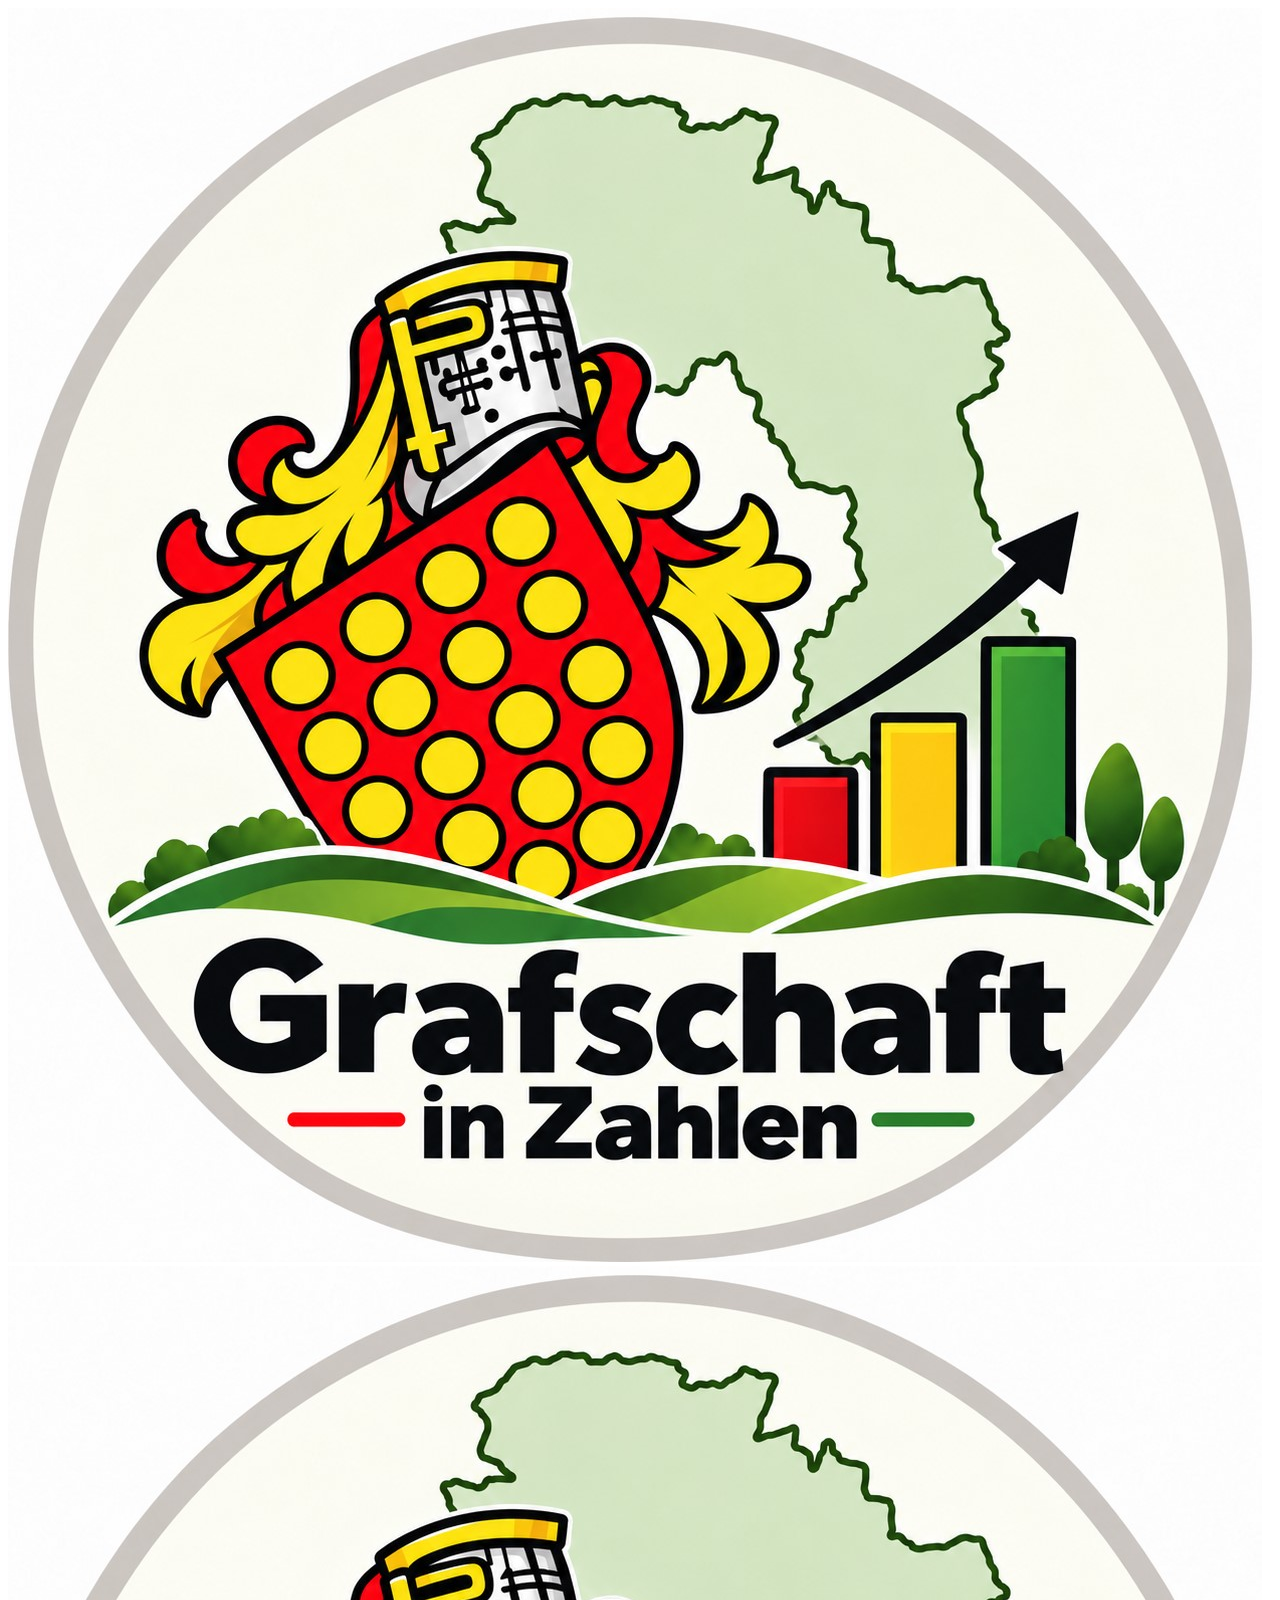
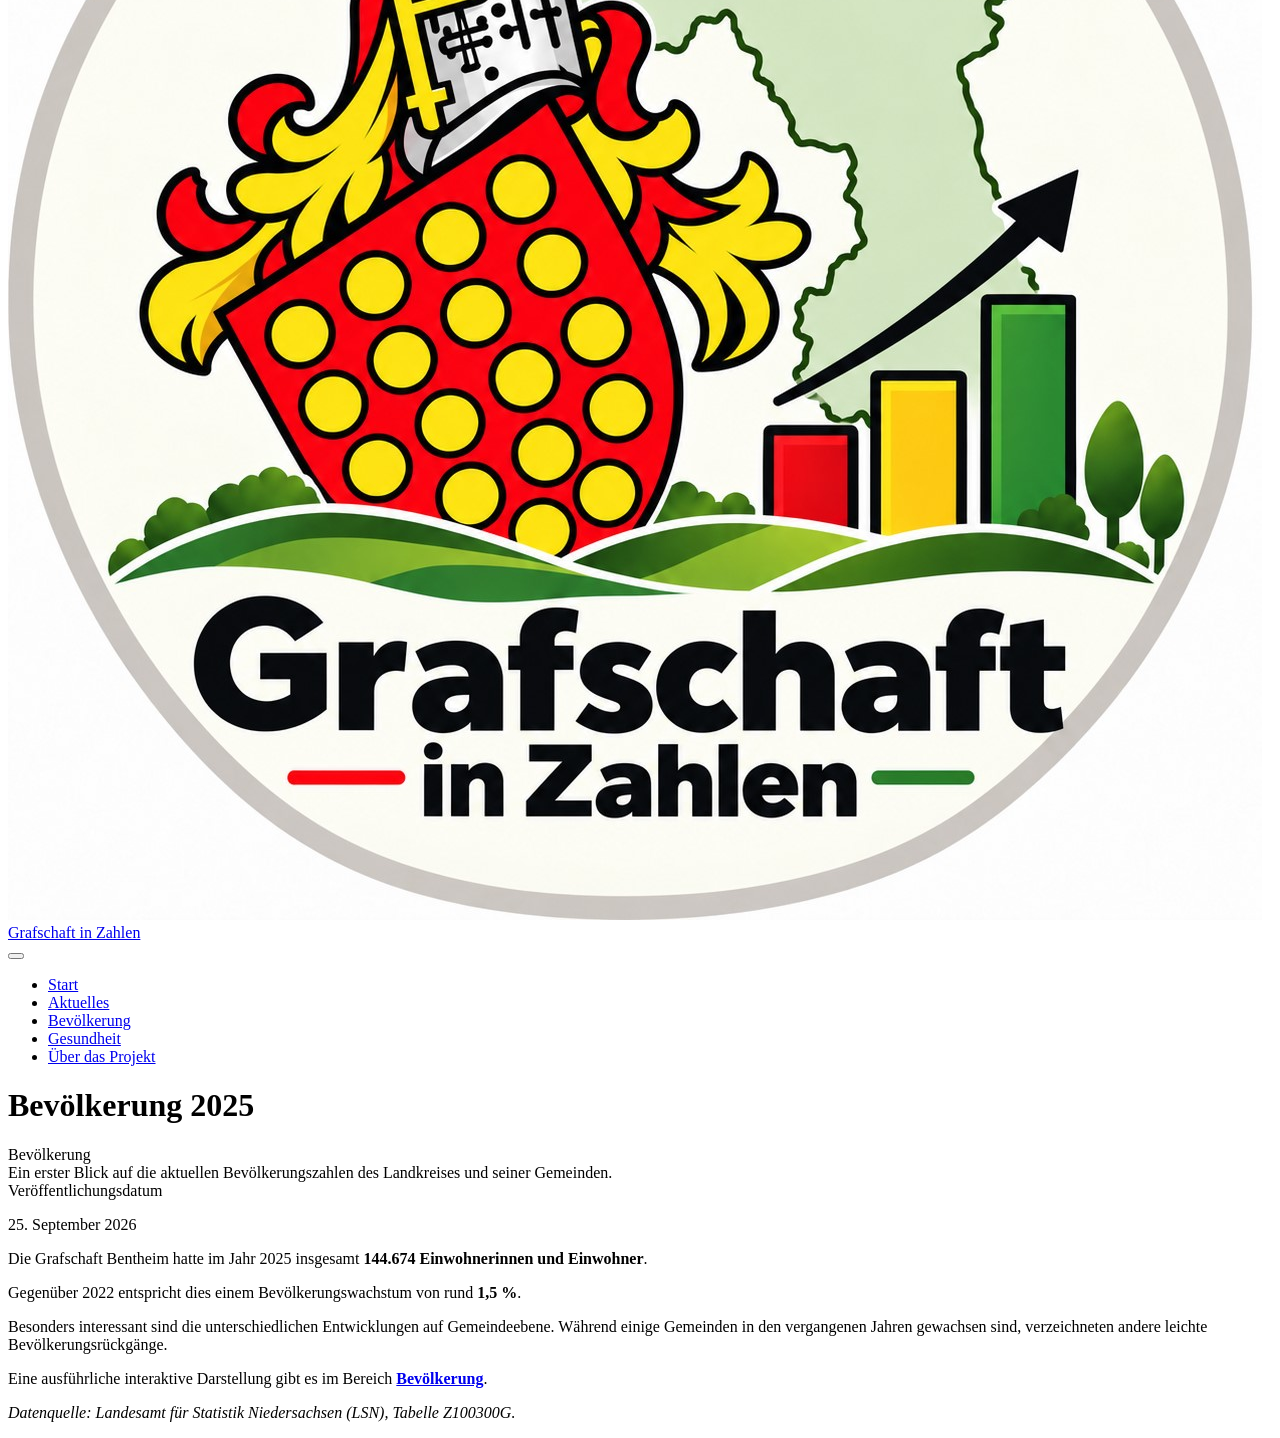
==== news/bevoelkerung-2025.html @ e3ed4048 "Built site for gh-pages" ====
<!DOCTYPE html>
<html xmlns="http://www.w3.org/1999/xhtml" lang="de" xml:lang="de"><head>

<meta charset="utf-8">
<meta name="generator" content="quarto-1.10.18">

<meta name="viewport" content="width=device-width, initial-scale=1.0, user-scalable=yes">

<meta name="description" content="Ein erster Blick auf die aktuellen Bevölkerungszahlen des Landkreises und seiner Gemeinden.">

<title>Bevölkerung 2025 – Grafschaft in Zahlen</title>
<style>
/* Default styles provided by pandoc.
** See https://pandoc.org/MANUAL.html#variables-for-html for config info.
*/
span.smallcaps{font-variant: small-caps;}
div.columns{display: flex; gap: 1.5em;}
div.column{flex: auto;}
@media screen {
div.columns{gap: min(4vw, 1.5em);}
div.column{overflow-x: auto;}
}
div.hanging-indent{margin-left: 1.5em; text-indent: -1.5em;}
ul.task-list{list-style: none;}
ul.task-list li input[type="checkbox"] {
  width: 0.8em;
  margin: 0 0.8em 0.2em -1em; /* quarto-specific, see https://github.com/quarto-dev/quarto-cli/issues/4556 */ 
  vertical-align: middle;
}
</style>


<script src="../site_libs/quarto-nav/quarto-nav.js"></script>
<script src="../site_libs/quarto-nav/headroom.min.js"></script>
<script src="../site_libs/clipboard/clipboard.min.js"></script>
<script src="../site_libs/quarto-search/autocomplete.umd.js"></script>
<script src="../site_libs/quarto-search/fuse.min.js"></script>
<script src="../site_libs/quarto-search/quarto-search.js"></script>
<meta name="quarto:offset" content="../">
<script src="../site_libs/quarto-html/quarto.js" type="module"></script>
<script src="../site_libs/quarto-html/tabsets/tabsets.js" type="module"></script>
<script src="../site_libs/quarto-html/popper.min.js"></script>
<script src="../site_libs/quarto-html/tippy.umd.min.js"></script>
<script src="../site_libs/quarto-html/anchor.min.js"></script>
<link href="../site_libs/quarto-html/tippy.css" rel="stylesheet">
<link href="../site_libs/quarto-html/quarto-syntax-highlighting-64a204ab8560d761af7679ceaba22944.css" rel="stylesheet" id="quarto-text-highlighting-styles">
<script src="../site_libs/bootstrap/bootstrap.min.js"></script>
<link href="../site_libs/bootstrap/bootstrap-icons.css" rel="stylesheet">
<link href="../site_libs/bootstrap/bootstrap-172ba59bd5e0b52282274ba0c0cc16fc.min.css" rel="stylesheet" append-hash="true" id="quarto-bootstrap" data-mode="light">
<script id="quarto-search-options" type="application/json">{
  "location": "navbar",
  "copy-button": false,
  "collapse-after": 3,
  "panel-placement": "end",
  "type": "overlay",
  "limit": 50,
  "keyboard-shortcut": [
    "f",
    "/",
    "s"
  ],
  "show-item-context": false,
  "language": {
    "search-no-results-text": "Keine Treffer",
    "search-matching-documents-text": "Treffer",
    "search-copy-link-title": "Link in die Suche kopieren",
    "search-hide-matches-text": "Zusätzliche Treffer verbergen",
    "search-more-match-text": "weitere Treffer in diesem Dokument",
    "search-more-matches-text": "weitere Treffer in diesem Dokument",
    "search-clear-button-title": "Zurücksetzen",
    "search-text-placeholder": "",
    "search-detached-cancel-button-title": "Abbrechen",
    "search-submit-button-title": "Abschicken",
    "search-label": "Suchen"
  }
}</script>


<link rel="stylesheet" href="../styles.css">
</head>

<body class="nav-fixed quarto-light">

<div id="quarto-search-results"></div>
  <header id="quarto-header" class="headroom fixed-top">
    <nav class="navbar navbar-expand-lg " data-bs-theme="dark">
      <div class="navbar-container container-fluid">
      <div class="navbar-brand-container mx-auto">
    <a href="../index.html" class="navbar-brand navbar-brand-logo">
    <img src="../images/logo.jpg" alt="" class="navbar-logo light-content">
    <img src="../images/logo.jpg" alt="" class="navbar-logo dark-content">
    </a>
    <a class="navbar-brand" href="../index.html">
    <span class="navbar-title">Grafschaft in Zahlen</span>
    </a>
  </div>
            <div id="quarto-search" class="" title="Suchen"></div>
          <button class="navbar-toggler" type="button" data-bs-toggle="collapse" data-bs-target="#navbarCollapse" aria-controls="navbarCollapse" role="menu" aria-expanded="false" aria-label="Navigation umschalten" onclick="if (window.quartoToggleHeadroom) { window.quartoToggleHeadroom(); }">
  <span class="navbar-toggler-icon"></span>
</button>
          <div class="collapse navbar-collapse" id="navbarCollapse">
            <ul class="navbar-nav navbar-nav-scroll me-auto">
  <li class="nav-item">
    <a class="nav-link" href="../index.html"> 
<span class="menu-text">Start</span></a>
  </li>  
  <li class="nav-item">
    <a class="nav-link" href="../news.html"> 
<span class="menu-text">Aktuelles</span></a>
  </li>  
  <li class="nav-item">
    <a class="nav-link" href="../bevoelkerung.html"> 
<span class="menu-text">Bevölkerung</span></a>
  </li>  
  <li class="nav-item">
    <a class="nav-link" href="../gesundheit.html"> 
<span class="menu-text">Gesundheit</span></a>
  </li>  
  <li class="nav-item">
    <a class="nav-link" href="../about.html"> 
<span class="menu-text">Über das Projekt</span></a>
  </li>  
</ul>
          </div> <!-- /navcollapse -->
            <div class="quarto-navbar-tools">
</div>
      </div> <!-- /container-fluid -->
    </nav>
</header>
<!-- content -->
<div id="quarto-content" class="quarto-container page-columns page-rows-contents page-layout-article page-navbar">
<!-- sidebar -->
<!-- margin-sidebar -->
    <div id="quarto-margin-sidebar" class="sidebar margin-sidebar zindex-bottom">
        
    </div>
<!-- main -->
<main class="content" id="quarto-document-content">

<header id="title-block-header" class="quarto-title-block default">
<div class="quarto-title">
<h1 class="title">Bevölkerung 2025</h1>
  <div class="quarto-categories">
    <div class="quarto-category">Bevölkerung</div>
  </div>
  </div>

<div>
  <div class="description">
    Ein erster Blick auf die aktuellen Bevölkerungszahlen des Landkreises und seiner Gemeinden.
  </div>
</div>


<div class="quarto-title-meta">

    
    <div>
    <div class="quarto-title-meta-heading">Veröffentlichungsdatum</div>
    <div class="quarto-title-meta-contents">
      <p class="date">25. September 2026</p>
    </div>
  </div>
  
    
  </div>
  


</header>


<p>Die Grafschaft Bentheim hatte im Jahr 2025 insgesamt <strong>144.674 Einwohnerinnen und Einwohner</strong>.</p>
<p>Gegenüber 2022 entspricht dies einem Bevölkerungswachstum von rund <strong>1,5 %</strong>.</p>
<p>Besonders interessant sind die unterschiedlichen Entwicklungen auf Gemeindeebene. Während einige Gemeinden in den vergangenen Jahren gewachsen sind, verzeichneten andere leichte Bevölkerungsrückgänge.</p>
<p>Eine ausführliche interaktive Darstellung gibt es im Bereich <a href="../bevoelkerung.html"><strong>Bevölkerung</strong></a>.</p>
<p><em>Datenquelle: Landesamt für Statistik Niedersachsen (LSN), Tabelle Z100300G.</em></p>



</main> <!-- /main -->
<script id="quarto-html-after-body" type="application/javascript">
  window.document.addEventListener("DOMContentLoaded", function (event) {
    const icon = "";
    const anchorJS = new window.AnchorJS();
    anchorJS.options = {
      placement: 'right',
      icon: icon
    };
    anchorJS.add('.anchored');
    const isCodeAnnotation = (el) => {
      for (const clz of el.classList) {
        if (clz.startsWith('code-annotation-')) {                     
          return true;
        }
      }
      return false;
    }
    const onCopySuccess = function(e) {
      // button target
      const button = e.trigger;
      // don't keep focus
      button.blur();
      // flash "checked"
      button.classList.add('code-copy-button-checked');
      var currentTitle = button.getAttribute("title");
      button.setAttribute("title", "Kopiert");
      let tooltip;
      if (window.bootstrap) {
        button.setAttribute("data-bs-toggle", "tooltip");
        button.setAttribute("data-bs-placement", "left");
        button.setAttribute("data-bs-title", "Kopiert");
        tooltip = new bootstrap.Tooltip(button, 
          { trigger: "manual", 
            customClass: "code-copy-button-tooltip",
            offset: [0, -8]});
        tooltip.show();    
      }
      setTimeout(function() {
        if (tooltip) {
          tooltip.hide();
          button.removeAttribute("data-bs-title");
          button.removeAttribute("data-bs-toggle");
          button.removeAttribute("data-bs-placement");
        }
        button.setAttribute("title", currentTitle);
        button.classList.remove('code-copy-button-checked');
      }, 1000);
      // clear code selection
      e.clearSelection();
    }
    const getTextToCopy = function(trigger) {
      const outerScaffold = trigger.parentElement.cloneNode(true);
      const codeEl = outerScaffold.querySelector('code');
      for (const childEl of codeEl.children) {
        if (isCodeAnnotation(childEl)) {
          childEl.remove();
        }
      }
      return codeEl.innerText;
    }
    const clipboard = new window.ClipboardJS('.code-copy-button:not([data-in-quarto-modal])', {
      text: getTextToCopy
    });
    clipboard.on('success', onCopySuccess);
    if (window.document.getElementById('quarto-embedded-source-code-modal')) {
      const clipboardModal = new window.ClipboardJS('.code-copy-button[data-in-quarto-modal]', {
        text: getTextToCopy,
        container: window.document.getElementById('quarto-embedded-source-code-modal')
      });
      clipboardModal.on('success', onCopySuccess);
    }
      var localhostRegex = new RegExp(/^(?:http|https):\/\/localhost\:?[0-9]*\//);
      var mailtoRegex = new RegExp(/^mailto:/);
        var filterRegex = new RegExp('/' + window.location.host + '/');
      var isInternal = (href) => {
          return filterRegex.test(href) || localhostRegex.test(href) || mailtoRegex.test(href);
      }
      // Inspect non-navigation links and adorn them if external
     var links = window.document.querySelectorAll('a[href]:not(.nav-link):not(.navbar-brand):not(.toc-action):not(.sidebar-link):not(.sidebar-item-toggle):not(.pagination-link):not(.no-external):not([aria-hidden]):not(.dropdown-item):not(.quarto-navigation-tool):not(.about-link)');
      for (var i=0; i<links.length; i++) {
        const link = links[i];
        if (!isInternal(link.href)) {
          // undo the damage that might have been done by quarto-nav.js in the case of
          // links that we want to consider external
          if (link.dataset.originalHref !== undefined) {
            link.href = link.dataset.originalHref;
          }
        }
      }
    function tippyHover(el, contentFn, onTriggerFn, onUntriggerFn) {
      const config = {
        allowHTML: true,
        maxWidth: 500,
        delay: 100,
        arrow: false,
        appendTo: function(el) {
            return el.parentElement;
        },
        interactive: true,
        interactiveBorder: 10,
        theme: 'quarto',
        placement: 'bottom-start',
      };
      if (contentFn) {
        config.content = contentFn;
      }
      if (onTriggerFn) {
        config.onTrigger = onTriggerFn;
      }
      if (onUntriggerFn) {
        config.onUntrigger = onUntriggerFn;
      }
      window.tippy(el, config); 
    }
    const noterefs = window.document.querySelectorAll('a[role="doc-noteref"]');
    for (var i=0; i<noterefs.length; i++) {
      const ref = noterefs[i];
      tippyHover(ref, function() {
        // use id or data attribute instead here
        let href = ref.getAttribute('data-footnote-href') || ref.getAttribute('href');
        try { href = new URL(href).hash; } catch {}
        const id = href.replace(/^#\/?/, "");
        const note = window.document.getElementById(id);
        if (note) {
          return note.innerHTML;
        } else {
          return "";
        }
      });
    }
    const xrefs = window.document.querySelectorAll('a.quarto-xref');
    const processXRef = (id, note) => {
      // Strip column container classes
      const stripColumnClz = (el) => {
        el.classList.remove("page-full", "page-columns");
        if (el.children) {
          for (const child of el.children) {
            stripColumnClz(child);
          }
        }
      }
      stripColumnClz(note)
      if (id === null || id.startsWith('sec-')) {
        // Special case sections, only their first couple elements
        const container = document.createElement("div");
        if (note.children && note.children.length > 2) {
          container.appendChild(note.children[0].cloneNode(true));
          for (let i = 1; i < note.children.length; i++) {
            const child = note.children[i];
            if (child.tagName === "P" && child.innerText === "") {
              continue;
            } else {
              container.appendChild(child.cloneNode(true));
              break;
            }
          }
          if (window.Quarto?.typesetMath) {
            window.Quarto.typesetMath(container);
          }
          return container.innerHTML
        } else {
          if (window.Quarto?.typesetMath) {
            window.Quarto.typesetMath(note);
          }
          return note.innerHTML;
        }
      } else {
        // Remove any anchor links if they are present
        const anchorLink = note.querySelector('a.anchorjs-link');
        if (anchorLink) {
          anchorLink.remove();
        }
        if (window.Quarto?.typesetMath) {
          window.Quarto.typesetMath(note);
        }
        if (note.classList.contains("callout")) {
          return note.outerHTML;
        } else {
          return note.innerHTML;
        }
      }
    }
    for (var i=0; i<xrefs.length; i++) {
      const xref = xrefs[i];
      tippyHover(xref, undefined, function(instance) {
        instance.disable();
        let url = xref.getAttribute('href');
        let hash = undefined; 
        if (url.startsWith('#')) {
          hash = url;
        } else {
          try { hash = new URL(url).hash; } catch {}
        }
        if (hash) {
          const id = hash.replace(/^#\/?/, "");
          const note = window.document.getElementById(id);
          if (note !== null) {
            try {
              const html = processXRef(id, note.cloneNode(true));
              instance.setContent(html);
            } finally {
              instance.enable();
              instance.show();
            }
          } else {
            // See if we can fetch this
            fetch(url.split('#')[0])
            .then(res => res.text())
            .then(html => {
              const parser = new DOMParser();
              const htmlDoc = parser.parseFromString(html, "text/html");
              const note = htmlDoc.getElementById(id);
              if (note !== null) {
                const html = processXRef(id, note);
                instance.setContent(html);
              } 
            }).finally(() => {
              instance.enable();
              instance.show();
            });
          }
        } else {
          // See if we can fetch a full url (with no hash to target)
          // This is a special case and we should probably do some content thinning / targeting
          fetch(url)
          .then(res => res.text())
          .then(html => {
            const parser = new DOMParser();
            const htmlDoc = parser.parseFromString(html, "text/html");
            const note = htmlDoc.querySelector('main.content');
            if (note !== null) {
              // This should only happen for chapter cross references
              // (since there is no id in the URL)
              // remove the first header
              if (note.children.length > 0 && note.children[0].tagName === "HEADER") {
                note.children[0].remove();
              }
              const html = processXRef(null, note);
              instance.setContent(html);
            } 
          }).finally(() => {
            instance.enable();
            instance.show();
          });
        }
      }, function(instance) {
      });
    }
        let selectedAnnoteEl;
        const selectorForAnnotation = ( cell, annotation) => {
          let cellAttr = 'data-code-cell="' + cell + '"';
          let lineAttr = 'data-code-annotation="' +  annotation + '"';
          const selector = 'span[' + cellAttr + '][' + lineAttr + ']';
          return selector;
        }
        const selectCodeLines = (annoteEl) => {
          const doc = window.document;
          const targetCell = annoteEl.getAttribute("data-target-cell");
          const targetAnnotation = annoteEl.getAttribute("data-target-annotation");
          const annoteSpan = window.document.querySelector(selectorForAnnotation(targetCell, targetAnnotation));
          const lines = annoteSpan.getAttribute("data-code-lines").split(",");
          const lineIds = lines.map((line) => {
            return targetCell + "-" + line;
          })
          let top = null;
          let height = null;
          let parent = null;
          if (lineIds.length > 0) {
              //compute the position of the single el (top and bottom and make a div)
              const el = window.document.getElementById(lineIds[0]);
              top = el.offsetTop;
              height = el.offsetHeight;
              parent = el.parentElement.parentElement;
            if (lineIds.length > 1) {
              const lastEl = window.document.getElementById(lineIds[lineIds.length - 1]);
              const bottom = lastEl.offsetTop + lastEl.offsetHeight;
              height = bottom - top;
            }
            if (top !== null && height !== null && parent !== null) {
              // cook up a div (if necessary) and position it 
              let div = window.document.getElementById("code-annotation-line-highlight");
              if (div === null) {
                div = window.document.createElement("div");
                div.setAttribute("id", "code-annotation-line-highlight");
                div.style.position = 'absolute';
                parent.appendChild(div);
              }
              div.style.top = top - 2 + "px";
              div.style.height = height + 4 + "px";
              div.style.left = 0;
              let gutterDiv = window.document.getElementById("code-annotation-line-highlight-gutter");
              if (gutterDiv === null) {
                gutterDiv = window.document.createElement("div");
                gutterDiv.setAttribute("id", "code-annotation-line-highlight-gutter");
                gutterDiv.style.position = 'absolute';
                const codeCell = window.document.getElementById(targetCell);
                const gutter = codeCell.querySelector('.code-annotation-gutter');
                gutter.appendChild(gutterDiv);
              }
              gutterDiv.style.top = top - 2 + "px";
              gutterDiv.style.height = height + 4 + "px";
            }
            selectedAnnoteEl = annoteEl;
          }
        };
        const unselectCodeLines = () => {
          const elementsIds = ["code-annotation-line-highlight", "code-annotation-line-highlight-gutter"];
          elementsIds.forEach((elId) => {
            const div = window.document.getElementById(elId);
            if (div) {
              div.remove();
            }
          });
          selectedAnnoteEl = undefined;
        };
          // Handle positioning of the toggle
      window.addEventListener(
        "resize",
        throttle(() => {
          elRect = undefined;
          if (selectedAnnoteEl) {
            selectCodeLines(selectedAnnoteEl);
          }
        }, 10)
      );
      function throttle(fn, ms) {
      let throttle = false;
      let timer;
        return (...args) => {
          if(!throttle) { // first call gets through
              fn.apply(this, args);
              throttle = true;
          } else { // all the others get throttled
              if(timer) clearTimeout(timer); // cancel #2
              timer = setTimeout(() => {
                fn.apply(this, args);
                timer = throttle = false;
              }, ms);
          }
        };
      }
        // Attach click handler to the DT
        const annoteDls = window.document.querySelectorAll('dt[data-target-cell]');
        for (const annoteDlNode of annoteDls) {
          annoteDlNode.addEventListener('click', (event) => {
            const clickedEl = event.target;
            if (clickedEl !== selectedAnnoteEl) {
              unselectCodeLines();
              const activeEl = window.document.querySelector('dt[data-target-cell].code-annotation-active');
              if (activeEl) {
                activeEl.classList.remove('code-annotation-active');
              }
              selectCodeLines(clickedEl);
              clickedEl.classList.add('code-annotation-active');
            } else {
              // Unselect the line
              unselectCodeLines();
              clickedEl.classList.remove('code-annotation-active');
            }
          });
        }
    const findCites = (el) => {
      const parentEl = el.parentElement;
      if (parentEl) {
        const cites = parentEl.dataset.cites;
        if (cites) {
          return {
            el,
            cites: cites.split(' ')
          };
        } else {
          return findCites(el.parentElement)
        }
      } else {
        return undefined;
      }
    };
    var bibliorefs = window.document.querySelectorAll('a[role="doc-biblioref"]');
    for (var i=0; i<bibliorefs.length; i++) {
      const ref = bibliorefs[i];
      const citeInfo = findCites(ref);
      if (citeInfo) {
        tippyHover(citeInfo.el, function() {
          var popup = window.document.createElement('div');
          citeInfo.cites.forEach(function(cite) {
            var citeDiv = window.document.createElement('div');
            citeDiv.classList.add('hanging-indent');
            citeDiv.classList.add('csl-entry');
            var biblioDiv = window.document.getElementById('ref-' + cite);
            if (biblioDiv) {
              citeDiv.innerHTML = biblioDiv.innerHTML;
            }
            popup.appendChild(citeDiv);
          });
          return popup.innerHTML;
        });
      }
    }
  });
  </script>
</div> <!-- /content -->




</body></html>
---- styles.css ----
/* css styles */
/* ---------------------------------------------
   Startseite – Grafschaft in Zahlen
---------------------------------------------- */

.hero-giz {
  display: flex;
  align-items: center;
  gap: 3rem;
  max-width: 1100px;
  margin: 1.5rem auto 3rem auto;
  padding: 2rem 0;
}

.hero-logo {
  flex: 0 0 260px;
  text-align: center;
}

.hero-logo img {
  max-width: 230px;
  border-radius: 50%;
}

.hero-text {
  flex: 1;
}

.hero-text h1 {
  font-size: 2.8rem;
  font-weight: 800;
  margin-bottom: 0.3rem;
}

.hero-text h2 {
  font-size: 1.5rem;
  font-weight: 600;
  color: #2E6B3E;
  margin-top: 0;
}

@media (max-width: 768px) {

  .hero-giz {
    flex-direction: column;
    text-align: center;
    gap: 1rem;
  }

  .hero-logo {
    flex: none;
  }

  .hero-logo img {
    max-width: 180px;
  }

  .hero-text h1 {
    font-size: 2.2rem;
  }
}
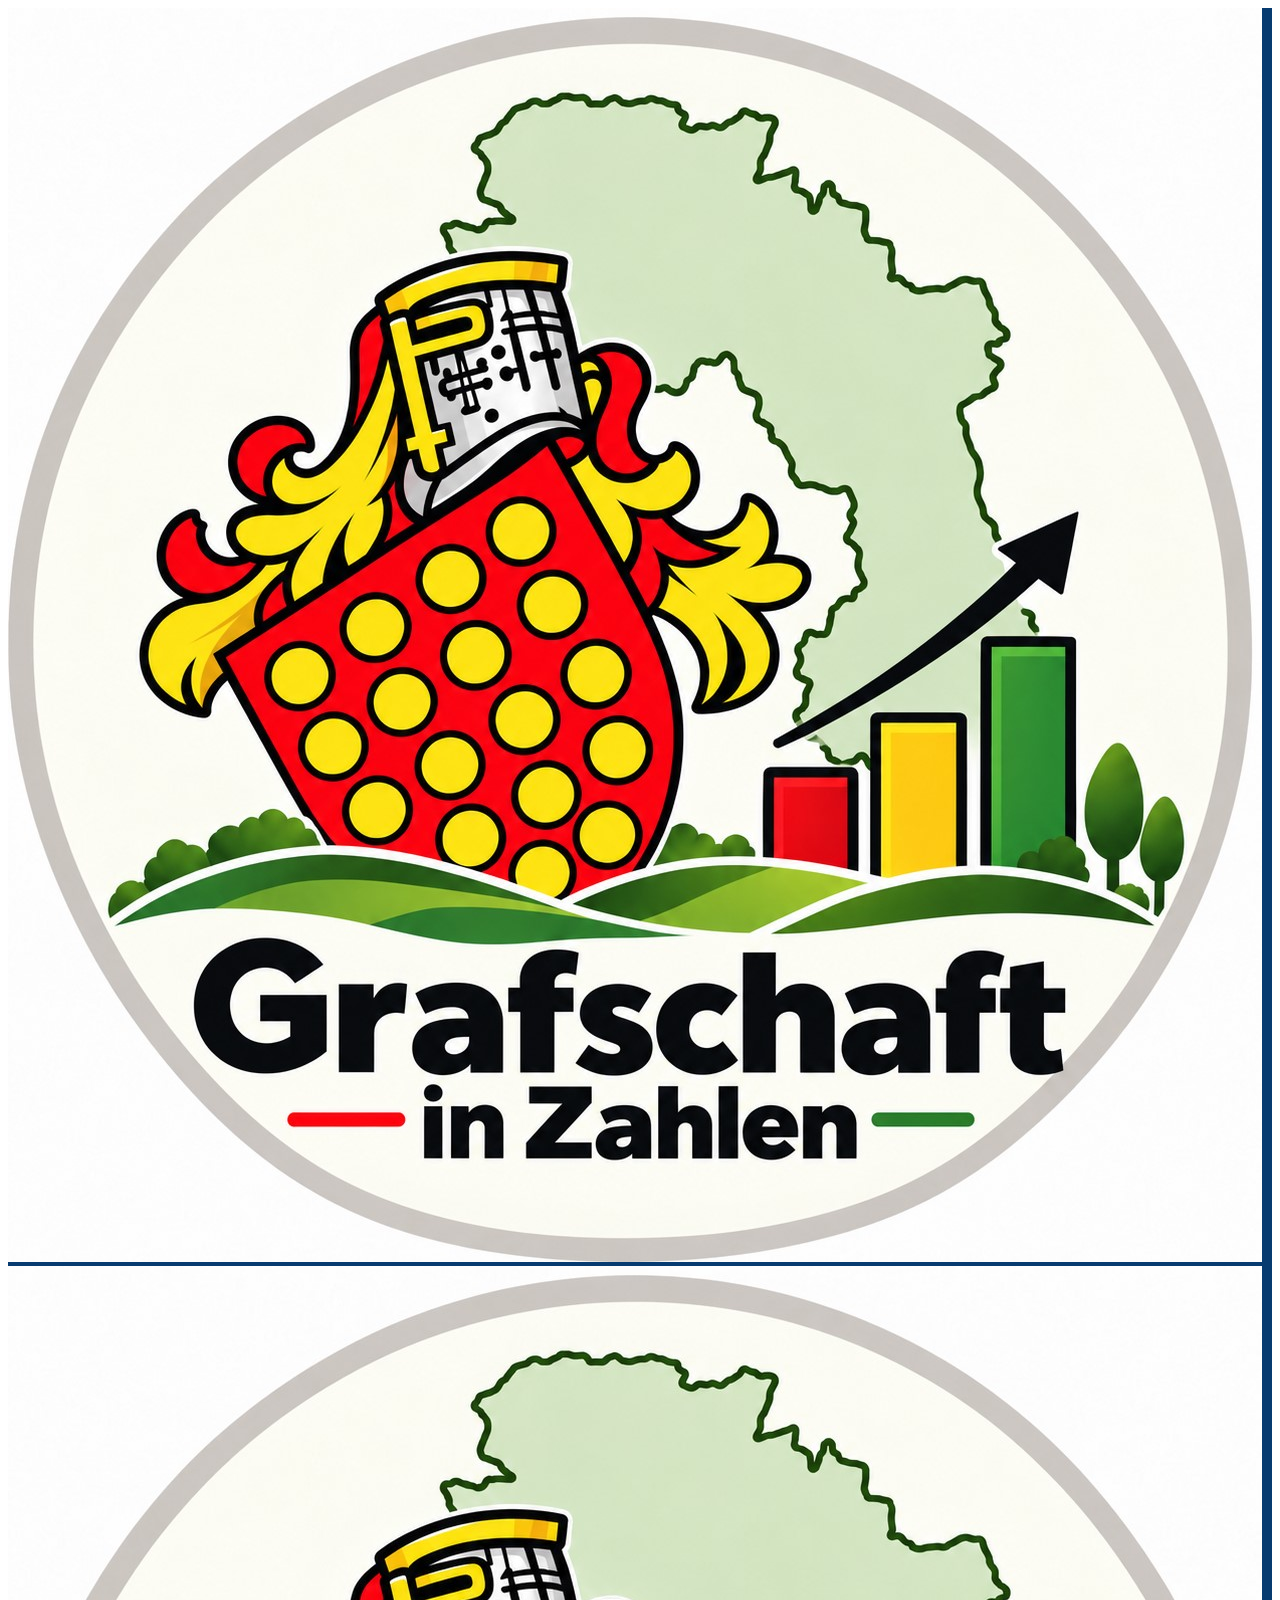
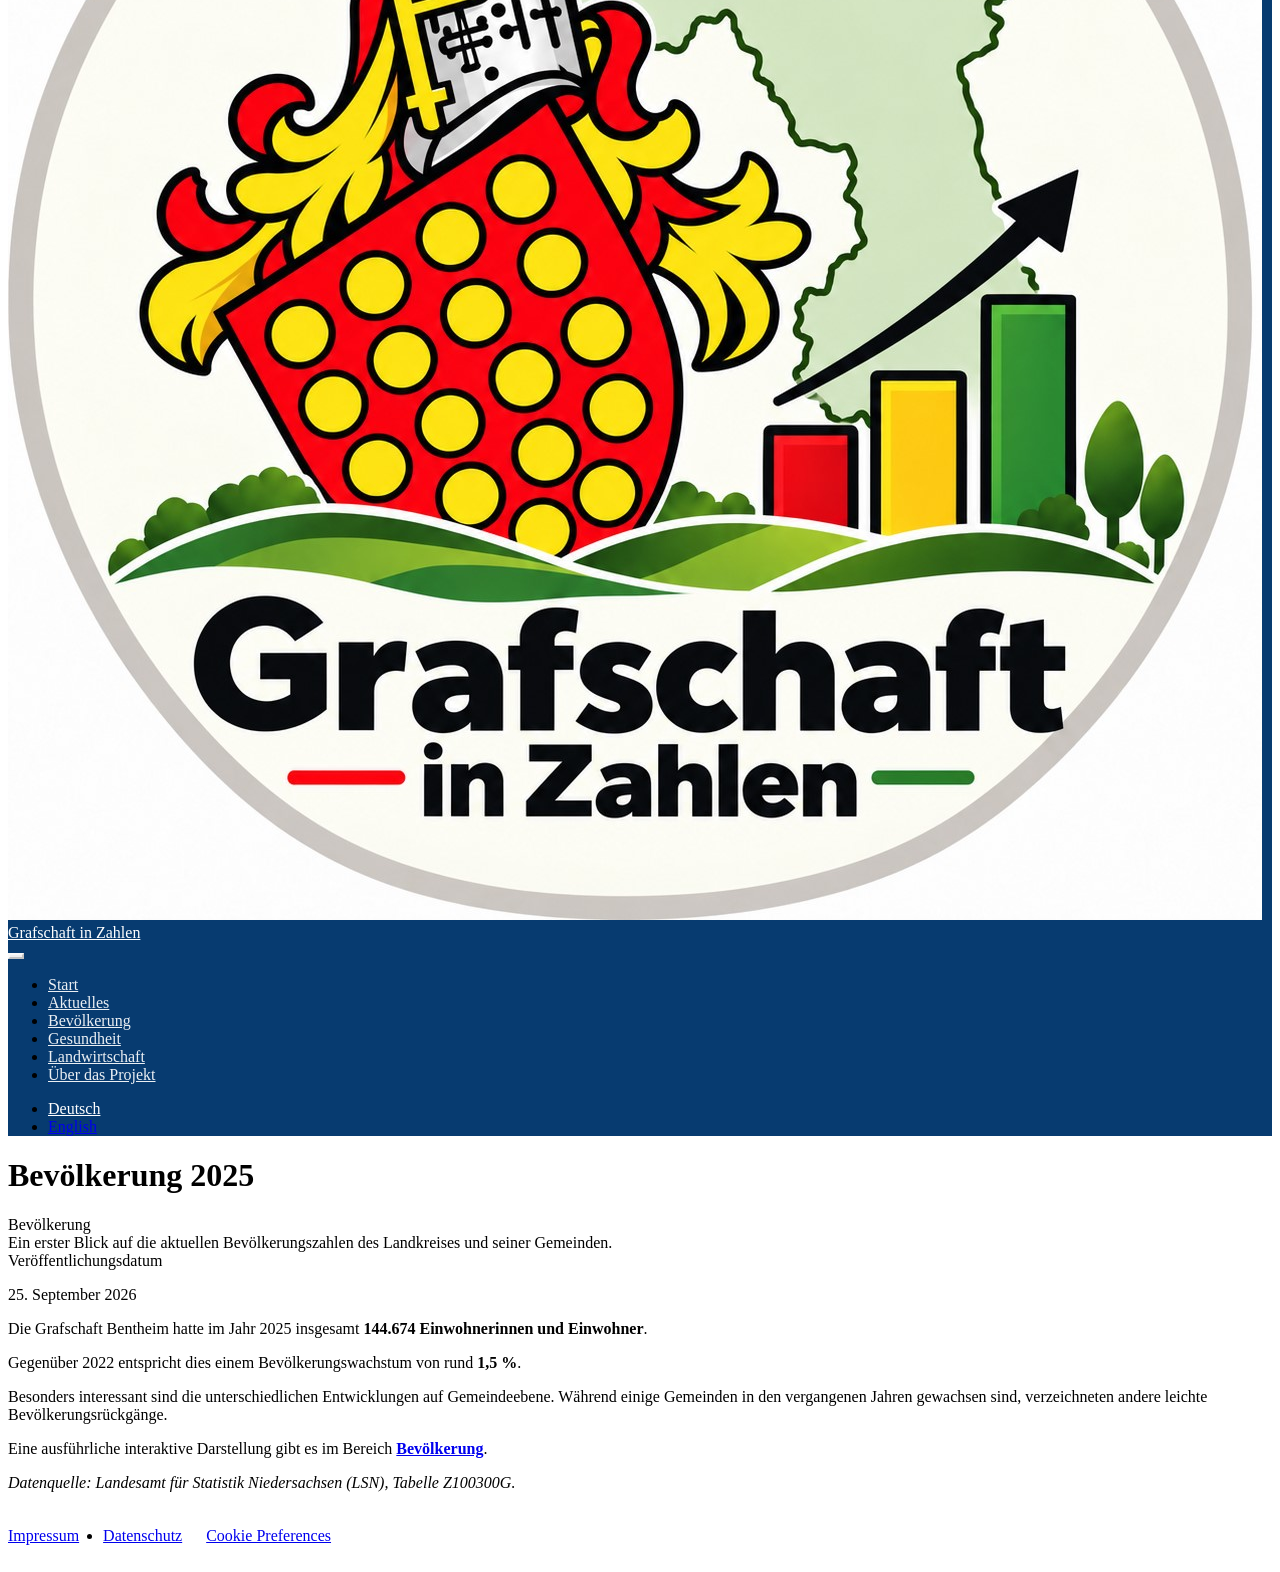
==== commit d61c0d29: "Neue Seite Wirtschaft ergänzt" ====
--- a/news/bevoelkerung-2025.html
+++ b/news/bevoelkerung-2025.html
@@ -37,6 +37,9 @@
 <script src="../site_libs/quarto-search/fuse.min.js"></script>
 <script src="../site_libs/quarto-search/quarto-search.js"></script>
 <meta name="quarto:offset" content="../">
+<link href="../images/favicon.png" rel="icon" type="image/png">
+<script src="../site_libs/cookie-consent/cookie-consent.js"></script>
+<link href="../site_libs/cookie-consent/cookie-consent.css" rel="stylesheet">
 <script src="../site_libs/quarto-html/quarto.js" type="module"></script>
 <script src="../site_libs/quarto-html/tabsets/tabsets.js" type="module"></script>
 <script src="../site_libs/quarto-html/popper.min.js"></script>
@@ -74,6 +77,34 @@
     "search-label": "Suchen"
   }
 }</script>
+<script async="" src="https://www.googletagmanager.com/gtag/js?id=G-GTB3NHRG4V"></script>
+
+<script type="text/plain" cookie-consent="tracking">
+
+window.dataLayer = window.dataLayer || [];
+function gtag(){dataLayer.push(arguments);}
+gtag('js', new Date());
+gtag('config', 'G-GTB3NHRG4V', { 'anonymize_ip': true});
+</script>
+
+<script type="text/javascript" charset="UTF-8">
+document.addEventListener('DOMContentLoaded', function () {
+cookieconsent.run({
+  "notice_banner_type":"simple",
+  "consent_type":"express",
+  "palette":"light",
+  "language":"en",
+  "page_load_consent_levels":["strictly-necessary"],
+  "notice_banner_reject_button_hide":false,
+  "preferences_center_close_button_hide":false,
+  "website_name":"",
+"website_privacy_policy_url":"datenschutz.html"
+  ,
+"language":"de"
+  });
+});
+</script> 
+  
 
 
 <link rel="stylesheet" href="../styles.css">
@@ -117,12 +148,32 @@
 <span class="menu-text">Gesundheit</span></a>
   </li>  
   <li class="nav-item">
+    <a class="nav-link" href="../landwirtschaft.html"> 
+<span class="menu-text">Landwirtschaft</span></a>
+  </li>  
+  <li class="nav-item">
     <a class="nav-link" href="../about.html"> 
 <span class="menu-text">Über das Projekt</span></a>
   </li>  
 </ul>
           </div> <!-- /navcollapse -->
             <div class="quarto-navbar-tools">
+    <a href="https://www.instagram.com/grafschaftinzahlen/" title="" class="quarto-navigation-tool px-1" aria-label="Grafschaft in Zahlen auf Instagram"><i class="bi bi-instagram"></i></a>
+    <div class="dropdown">
+      <a href="" title="" id="quarto-navigation-tool-dropdown-0" class="quarto-navigation-tool dropdown-toggle px-1" data-bs-toggle="dropdown" aria-expanded="false" role="link" aria-label="Sprache / Language"><i class="bi bi-globe2"></i></a>
+      <ul class="dropdown-menu" aria-labelledby="quarto-navigation-tool-dropdown-0">
+          <li>
+            <a class="dropdown-item quarto-navbar-tools-item" href="../index.html">
+            Deutsch
+            </a>
+          </li>
+          <li>
+            <a class="dropdown-item quarto-navbar-tools-item" href="../en/index.html">
+            English
+            </a>
+          </li>
+      </ul>
+    </div>
 </div>
       </div> <!-- /container-fluid -->
     </nav>
@@ -179,6 +230,144 @@
 
 
 </main> <!-- /main -->
+<style>
+  /* Aktive Sprache im Globus-Menü hervorheben */
+  .navbar .dropdown-menu .dropdown-item.language-current {
+    background-color: #073B70 !important;
+    color: #ffffff !important;
+  }
+
+  .navbar .dropdown-menu .dropdown-item.language-current:hover,
+  .navbar .dropdown-menu .dropdown-item.language-current:focus {
+    background-color: #073B70 !important;
+    color: #ffffff !important;
+  }
+</style>
+
+<script>
+(function () {
+  function normalizePath(pathname) {
+    if (!pathname || pathname === "/") {
+      return "/index.html";
+    }
+
+    if (pathname.endsWith("/")) {
+      return pathname + "index.html";
+    }
+
+    return pathname;
+  }
+
+  function pagePaths() {
+    var path = normalizePath(window.location.pathname);
+    var isEnglish = path.indexOf("/en/") === 0;
+
+    var germanPath;
+    var englishPath;
+
+    if (isEnglish) {
+      germanPath = path.replace(/^\/en\//, "/");
+      englishPath = path;
+    } else {
+      germanPath = path;
+      englishPath = "/en" + path;
+    }
+
+    return {
+      isEnglish: isEnglish,
+      german: germanPath,
+      english: englishPath
+    };
+  }
+
+  function setLanguageMenuLinks(paths) {
+    document.querySelectorAll(".navbar .dropdown-menu a.dropdown-item").forEach(function (link) {
+      var label = link.textContent.trim();
+
+      if (label === "Deutsch") {
+        link.setAttribute("href", paths.german);
+        link.classList.toggle("language-current", !paths.isEnglish);
+      }
+
+      if (label === "English") {
+        link.setAttribute("href", paths.english);
+        link.classList.toggle("language-current", paths.isEnglish);
+      }
+    });
+  }
+
+  function translateNavigation(paths) {
+    if (!paths.isEnglish) {
+      return;
+    }
+
+    var translations = {
+      "Start": "Home",
+      "Aktuelles": "News",
+      "Bevölkerung": "Population",
+      "Gesundheit": "Health",
+      "Landwirtschaft": "Agriculture",
+      "Über das Projekt": "About the project",
+      "Impressum": "Legal notice",
+      "Datenschutz": "Privacy"
+    };
+
+    document.querySelectorAll(".navbar a.nav-link, .nav-footer a").forEach(function (link) {
+      var label = link.textContent.trim();
+
+      if (translations[label]) {
+        link.textContent = translations[label];
+      }
+    });
+
+    var navTargets = {
+      "Home": "/en/index.html",
+      "News": "/en/news.html",
+      "Population": "/en/bevoelkerung.html",
+      "Health": "/en/gesundheit.html",
+      "Agriculture": "/en/landwirtschaft.html",
+      "About the project": "/en/about.html"
+    };
+
+    document.querySelectorAll(".navbar a.nav-link").forEach(function (link) {
+      var label = link.textContent.trim();
+
+      if (navTargets[label]) {
+        link.setAttribute("href", navTargets[label]);
+      }
+    });
+
+    var brandLink = document.querySelector(".navbar-brand");
+    if (brandLink) {
+      brandLink.setAttribute("href", "/en/index.html");
+    }
+
+    document.querySelectorAll(".nav-footer a").forEach(function (link) {
+      var label = link.textContent.trim();
+
+      if (label === "Legal notice") {
+        link.setAttribute("href", "/en/impressum.html");
+      }
+
+      if (label === "Privacy") {
+        link.setAttribute("href", "/en/datenschutz.html");
+      }
+    });
+  }
+
+  function runLanguageSwitch() {
+    var paths = pagePaths();
+    setLanguageMenuLinks(paths);
+    translateNavigation(paths);
+  }
+
+  if (document.readyState === "loading") {
+    document.addEventListener("DOMContentLoaded", runLanguageSwitch);
+  } else {
+    runLanguageSwitch();
+  }
+})();
+</script>
 <script id="quarto-html-after-body" type="application/javascript">
   window.document.addEventListener("DOMContentLoaded", function (event) {
     const icon = "";
@@ -580,6 +769,30 @@
   });
   </script>
 </div> <!-- /content -->
+<footer class="footer">
+  <div class="nav-footer">
+    <div class="nav-footer-left">
+      <ul class="footer-items list-unstyled">
+    <li class="nav-item">
+    <a class="nav-link" href="../impressum.html">
+<p>Impressum</p>
+</a>
+  </li>  
+    <li class="nav-item">
+    <a class="nav-link" href="../datenschutz.html">
+<p>Datenschutz</p>
+</a>
+  </li>  
+</ul>
+    </div>   
+    <div class="nav-footer-center">
+
+<div class="cookie-consent-footer"><a href="#" id="open_preferences_center">Cookie Preferences</a></div></div>
+    <div class="nav-footer-right">
+      &nbsp;
+    </div>
+  </div>
+</footer>
 
 
 
--- a/styles.css
+++ b/styles.css
@@ -1,6 +1,90 @@
 /* css styles */
+
+
+/* =================================================
+   STARTSEITE – GRAFSCHAFT IN ZAHLEN
+   ================================================= */
+
+
+
+
 /* ---------------------------------------------
-   Startseite – Grafschaft in Zahlen
+   Navigationsleiste – Grafik-Blau
+---------------------------------------------- */
+
+.navbar {
+  background-color: #073B70 !important;
+  border-color: #073B70 !important;
+}
+
+.navbar .navbar-brand,
+.navbar .navbar-brand:hover,
+.navbar .navbar-brand:focus,
+.navbar .nav-link,
+.navbar .nav-link:hover,
+.navbar .nav-link:focus,
+.navbar .nav-link.active,
+.navbar .quarto-navbar-tools .nav-link,
+.navbar .quarto-navbar-tools .nav-link:hover,
+.navbar .quarto-navbar-tools .nav-link:focus {
+  color: #ffffff !important;
+}
+
+.navbar .nav-link {
+  opacity: 0.92;
+}
+
+.navbar .nav-link:hover,
+.navbar .nav-link:focus,
+.navbar .nav-link.active {
+  opacity: 1;
+}
+
+.navbar .navbar-toggler {
+  border-color: rgba(255, 255, 255, 0.65) !important;
+}
+
+.navbar .navbar-toggler-icon {
+  filter: brightness(0) invert(1);
+}
+
+/* Suchsymbol oben rechts weiß */
+.navbar .bi-search,
+.navbar .aa-DetachedSearchButtonIcon,
+.navbar #quarto-search button,
+.navbar #quarto-search svg {
+  color: #ffffff !important;
+  fill: currentColor !important;
+  stroke: currentColor !important;
+}
+
+/* Instagram-Symbol oben rechts in Instagram-Verlaufsfarben */
+.navbar .quarto-navbar-tools .bi-instagram {
+  background: linear-gradient(
+    45deg,
+    #FEDA75 0%,
+    #FA7E1E 25%,
+    #D62976 50%,
+    #962FBF 75%,
+    #4F5BD5 100%
+  );
+
+  -webkit-background-clip: text;
+  background-clip: text;
+
+  -webkit-text-fill-color: transparent;
+  color: transparent !important;
+
+  font-size: 1.25rem;
+}
+
+.navbar .quarto-navbar-tools .nav-link:hover .bi-instagram {
+  filter: brightness(1.12);
+}
+
+
+/* ---------------------------------------------
+   Hero-Bereich
 ---------------------------------------------- */
 
 .hero-giz {
@@ -8,8 +92,8 @@
   align-items: center;
   gap: 3rem;
   max-width: 1100px;
-  margin: 1.5rem auto 3rem auto;
-  padding: 2rem 0;
+  margin: 1.5rem auto 1.15rem auto;
+  padding: 2rem 0 1rem 0;
 }
 
 .hero-logo {
@@ -35,16 +119,370 @@
 .hero-text h2 {
   font-size: 1.5rem;
   font-weight: 600;
+  color: #073B70;
+  margin-top: 0;
+}
+
+
+/* ---------------------------------------------
+   Themenübersicht Startseite
+---------------------------------------------- */
+
+.themen-grid {
+  display: grid;
+
+  /* Drei Themenbereiche auf Desktop */
+  grid-template-columns: repeat(3, minmax(0, 1fr));
+
+  gap: 1.5rem;
+
+  max-width: 1200px;
+
+  margin: 2rem auto 1rem auto;
+}
+
+.themen-kachel {
+  display: flex;
+  flex-direction: column;
+  align-items: center;
+  justify-content: center;
+
+  text-align: center;
+
+  min-height: 310px;
+
+  padding: 2rem;
+
+  border: 1px solid #dddddd;
+  border-radius: 12px;
+
+  background-color: #ffffff;
+
+  color: inherit !important;
+  text-decoration: none !important;
+
+  box-sizing: border-box;
+
+  transition:
+    transform 0.18s ease,
+    box-shadow 0.18s ease,
+    border-color 0.18s ease;
+}
+
+.themen-kachel:hover {
+  transform: translateY(-4px);
+
+  box-shadow:
+    0 8px 24px rgba(0, 0, 0, 0.08);
+
+  border-color: #2E6B3E;
+
+  color: inherit !important;
+  text-decoration: none !important;
+}
+
+.themen-kachel:focus {
+  outline: 2px solid #2E6B3E;
+  outline-offset: 3px;
+}
+
+.themen-icon {
+  width: 105px;
+  height: 105px;
+
+  display: flex;
+  align-items: center;
+  justify-content: center;
+
+  flex: 0 0 105px;
+
+  margin-bottom: 1.3rem;
+
+  border: 1px solid #d8d8d8;
+  border-radius: 50%;
+
+  background-color: #fafafa;
+
   color: #2E6B3E;
+
+  font-size: 3rem;
+}
+
+.themen-icon i {
+  line-height: 1;
+}
+
+/* Bevölkerung – Blau wie Navigationsleiste */
+#thema-bevoelkerung .themen-icon {
+  color: #073B70;
+}
+
+/* Gesundheit – rotes Herz */
+
+.themen-icon-gesundheit {
+  color: #C62828;
+}
+
+/* Landwirtschafts-Emoji in der dritten Themenkachel */
+
+.themen-icon-landwirtschaft span {
+  display: block;
+  line-height: 1;
+  font-size: 3rem;
+}
+
+.themen-titel {
+  margin-bottom: 0.9rem;
+
+  font-size: 1.45rem;
+  font-weight: 750;
+
+  color: #303030;
+}
+
+.themen-text {
+  max-width: 340px;
+
+  font-size: 1rem;
+  line-height: 1.55;
+
+  color: #606060;
+}
+
+.themen-hinweis {
+  margin-top: 1.2rem;
+  margin-bottom: 3rem;
+
+  text-align: center;
+
+  color: #777777;
+
+  font-size: 0.92rem;
+  font-style: italic;
+}
+
+
+/* ---------------------------------------------
+   Überschriftenanker ausblenden
+---------------------------------------------- */
+
+body .anchorjs-link {
+  opacity: 0;
+}
+
+body .anchorjs-link:hover {
+  opacity: 0;
+}
+
+
+/* =================================================
+   BEVÖLKERUNGSSEITE
+   ================================================= */
+
+
+/* ---------------------------------------------
+   Kennzahlen
+---------------------------------------------- */
+
+.kennzahlen-bevoelkerung {
+  width: 100%;
+  max-width: 100%;
+
+  margin-top: 1.25rem;
+  margin-bottom: 2rem;
+}
+
+
+/*
+   Quarto-Spalten innerhalb der Kennzahlen bewusst
+   durch ein eigenes Grid ersetzen.
+*/
+
+.kennzahlen-bevoelkerung .columns {
+  display: grid !important;
+
+  grid-template-columns:
+    repeat(3, minmax(0, 1fr));
+
+  gap: 1rem;
+
+  width: 100%;
+
+  margin: 0 !important;
+}
+
+
+/*
+   Die von Quarto vergebenen 33%-Breiten
+   werden für diesen Bereich überschrieben.
+*/
+
+.kennzahlen-bevoelkerung .column {
+  width: auto !important;
+  max-width: none !important;
+  flex: none !important;
+
+  padding-left: 0 !important;
+  padding-right: 0 !important;
+}
+
+
+/* Alle drei Karten gleich hoch */
+
+.kennzahlen-bevoelkerung .card {
+  height: 100%;
+
+  margin: 0;
+
+  border: 1px solid #dddddd;
+
+  box-shadow: none;
+}
+
+
+/* Inhalt der Karten */
+
+.kennzahlen-bevoelkerung .card-body {
+  display: flex;
+  flex-direction: column;
+
+  height: 100%;
+
+  padding: 1.4rem 1.5rem;
+}
+
+
+/* Große Kennzahl */
+
+.kennzahlen-bevoelkerung .card-body h2 {
   margin-top: 0;
-}
+  margin-bottom: 0.8rem;
+
+  font-size: 2rem;
+  line-height: 1.15;
+
+  font-weight: 800;
+
+  word-break: normal;
+  overflow-wrap: normal;
+}
+
+
+/* Normaler Text innerhalb der Karte */
+
+.kennzahlen-bevoelkerung .card-body p {
+  margin-top: 0.35rem;
+  margin-bottom: 0.35rem;
+
+  line-height: 1.45;
+
+  word-break: normal;
+  overflow-wrap: normal;
+}
+
+
+/* ---------------------------------------------
+   Plotly-Grafiken allgemein
+---------------------------------------------- */
+
+.bevoelkerung-chart {
+  width: 100%;
+  max-width: 100%;
+  min-width: 0;
+
+  margin-top: 1rem;
+  margin-bottom: 0.75rem;
+
+  overflow: visible;
+}
+
+.bevoelkerung-chart .html-widget,
+.bevoelkerung-chart .plotly,
+.bevoelkerung-chart .plot-container,
+.bevoelkerung-chart .svg-container {
+  width: 100% !important;
+  max-width: 100% !important;
+}
+
+
+/* Desktop-Höhe der Bevölkerungsdiagramme */
+
+.bevoelkerung-chart .plotly.html-widget {
+  min-height: 500px;
+}
+
+
+/* ---------------------------------------------
+   Leaflet-Karte
+---------------------------------------------- */
+
+.bevoelkerung-map-wrap {
+  width: 100%;
+  max-width: 100%;
+  min-width: 0;
+
+  margin-top: 1rem;
+  margin-bottom: 0.75rem;
+}
+
+.bevoelkerung-map-wrap .html-widget,
+.bevoelkerung-map-wrap .leaflet {
+  width: 100% !important;
+  max-width: 100% !important;
+}
+
+
+/* ---------------------------------------------
+   Quellenhinweise
+---------------------------------------------- */
+
+.small.text-muted {
+  line-height: 1.45;
+}
+
+
+/* =================================================
+   MITTLERE BILDSCHIRME
+   ================================================= */
+
+@media (max-width: 1100px) and (min-width: 769px) {
+
+  .themen-grid {
+    grid-template-columns: repeat(3, minmax(0, 1fr));
+    gap: 1rem;
+  }
+
+  .themen-kachel {
+    padding: 1.5rem;
+  }
+
+  .themen-text {
+    font-size: 0.95rem;
+  }
+}
+
+
+/* =================================================
+   TABLET / KLEINERE BILDSCHIRME
+   ================================================= */
 
 @media (max-width: 768px) {
+
+
+  /* ---------------------------------------------
+     Startseite
+  ---------------------------------------------- */
 
   .hero-giz {
     flex-direction: column;
     text-align: center;
     gap: 1rem;
+
+    margin-top: 0.5rem;
+    margin-bottom: 1.1rem;
+
+    padding-top: 1rem;
+    padding-bottom: 0.5rem;
   }
 
   .hero-logo {
@@ -58,4 +496,1541 @@
   .hero-text h1 {
     font-size: 2.2rem;
   }
-}+
+  .hero-text h2 {
+    font-size: 1.25rem;
+  }
+
+  .themen-grid {
+    grid-template-columns: 1fr;
+    gap: 1.5rem;
+  }
+
+  .themen-kachel {
+    min-height: 270px;
+  }
+
+
+  /* ---------------------------------------------
+     Bevölkerungsseite – Kennzahlen
+  ---------------------------------------------- */
+
+  .kennzahlen-bevoelkerung .columns {
+    grid-template-columns: 1fr !important;
+    gap: 0.9rem;
+  }
+
+  .kennzahlen-bevoelkerung .column {
+    width: 100% !important;
+    max-width: 100% !important;
+  }
+
+  .kennzahlen-bevoelkerung .card {
+    width: 100%;
+    height: auto;
+
+    min-height: 0;
+  }
+
+  .kennzahlen-bevoelkerung .card-body {
+    width: 100%;
+    height: auto;
+
+    padding: 1.15rem 1.25rem;
+  }
+
+  .kennzahlen-bevoelkerung .card-body h2 {
+    margin-bottom: 0.55rem;
+
+    font-size: 1.8rem;
+    line-height: 1.15;
+  }
+
+  .kennzahlen-bevoelkerung .card-body p {
+    margin-top: 0.2rem;
+    margin-bottom: 0.2rem;
+
+    font-size: 1rem;
+    line-height: 1.4;
+  }
+
+
+  /* ---------------------------------------------
+     Bevölkerungsseite – allgemeine Breite
+  ---------------------------------------------- */
+
+  .bevoelkerung-chart,
+  .bevoelkerung-map-wrap {
+    width: 100%;
+    max-width: 100%;
+
+    margin-left: 0;
+    margin-right: 0;
+  }
+
+
+  /* Plotly wirklich auf verfügbare Breite zwingen */
+
+  .bevoelkerung-chart .html-widget,
+  .bevoelkerung-chart .plotly,
+  .bevoelkerung-chart .plot-container,
+  .bevoelkerung-chart .svg-container {
+    width: 100% !important;
+    max-width: 100% !important;
+    min-width: 0 !important;
+  }
+
+
+  /* Etwas höhere Grafiken statt flacher Handy-Darstellung */
+
+  .bevoelkerung-chart .plotly.html-widget {
+    height: 430px !important;
+    min-height: 430px !important;
+  }
+
+
+  /* Leaflet-Karte auf Mobilgeräten deutlich höher */
+
+  .bevoelkerung-map-wrap .leaflet.html-widget,
+  .bevoelkerung-map-wrap .html-widget {
+    height: 65vh !important;
+    min-height: 480px !important;
+  }
+
+
+  /* Leaflet-Legende kompakter */
+
+  .bevoelkerung-map-wrap .leaflet-control {
+    font-size: 0.85rem;
+  }
+
+  .bevoelkerung-map-wrap .legend {
+    line-height: 1.25;
+  }
+
+
+  /* Quellen etwas kleiner */
+
+  .small.text-muted {
+    font-size: 0.82rem;
+  }
+
+
+  /* Überschriften auf Mobilgerät etwas kompakter */
+
+  main.content h2 {
+    font-size: 1.55rem;
+  }
+
+}
+
+
+/* =================================================
+   SMARTPHONE
+   ================================================= */
+
+@media (max-width: 600px) {
+
+
+  /* ---------------------------------------------
+     Allgemein
+  ---------------------------------------------- */
+
+  html,
+  body {
+    max-width: 100%;
+    overflow-x: hidden;
+  }
+
+
+  /* ---------------------------------------------
+     Kennzahlen
+  ---------------------------------------------- */
+
+  .kennzahlen-bevoelkerung {
+    margin-top: 1rem;
+    margin-bottom: 1.75rem;
+  }
+
+  .kennzahlen-bevoelkerung .columns {
+    display: grid !important;
+
+    grid-template-columns: 1fr !important;
+
+    gap: 0.8rem !important;
+  }
+
+  .kennzahlen-bevoelkerung .column {
+    width: 100% !important;
+    max-width: 100% !important;
+
+    flex: none !important;
+
+    margin: 0 !important;
+    padding: 0 !important;
+  }
+
+  .kennzahlen-bevoelkerung .card {
+    width: 100% !important;
+    max-width: 100% !important;
+
+    height: auto !important;
+    min-height: 0 !important;
+
+    margin: 0 !important;
+  }
+
+  .kennzahlen-bevoelkerung .card-body {
+    display: block;
+
+    width: 100%;
+
+    padding: 1rem 1.15rem;
+  }
+
+  .kennzahlen-bevoelkerung .card-body h2 {
+    margin: 0 0 0.55rem 0;
+
+    font-size: 1.75rem;
+    line-height: 1.1;
+  }
+
+  .kennzahlen-bevoelkerung .card-body p {
+    margin-top: 0.15rem;
+    margin-bottom: 0.15rem;
+
+    font-size: 0.98rem;
+    line-height: 1.4;
+  }
+
+
+  /* ---------------------------------------------
+     Bevölkerungsdiagramme
+  ---------------------------------------------- */
+
+  .bevoelkerung-chart {
+    width: 100%;
+    max-width: 100%;
+
+    margin-top: 0.75rem;
+    margin-bottom: 0.5rem;
+
+    overflow: visible;
+  }
+
+  .bevoelkerung-chart .plotly.html-widget {
+    width: 100% !important;
+
+    height: 420px !important;
+    min-height: 420px !important;
+  }
+
+  .bevoelkerung-chart .plot-container {
+    width: 100% !important;
+  }
+
+  .bevoelkerung-chart .svg-container {
+    width: 100% !important;
+  }
+
+
+  /* ---------------------------------------------
+     Leaflet-Karte
+  ---------------------------------------------- */
+
+  .bevoelkerung-map-wrap {
+    width: 100%;
+    max-width: 100%;
+  }
+
+  .bevoelkerung-map-wrap .leaflet.html-widget {
+    width: 100% !important;
+
+    height: 68vh !important;
+    min-height: 500px !important;
+  }
+
+
+  /* Zoom-Buttons etwas angenehmer für Touch */
+
+  .bevoelkerung-map-wrap .leaflet-control-zoom a {
+    width: 34px;
+    height: 34px;
+
+    line-height: 34px;
+
+    font-size: 20px;
+  }
+
+
+  /* Legende kleiner und kompakter */
+
+  .bevoelkerung-map-wrap .leaflet-control.legend {
+    font-size: 0.78rem;
+    line-height: 1.2;
+
+    padding: 6px 8px;
+  }
+
+
+  /* ---------------------------------------------
+     Text
+  ---------------------------------------------- */
+
+  main.content h2 {
+    font-size: 1.4rem;
+    line-height: 1.25;
+  }
+
+  main.content p {
+    line-height: 1.55;
+  }
+
+  .small.text-muted {
+    font-size: 0.78rem;
+    line-height: 1.4;
+  }
+
+}
+
+
+/* =================================================
+   SEHR KLEINE SMARTPHONES
+   ================================================= */
+
+@media (max-width: 480px) {
+
+
+  /* ---------------------------------------------
+     Startseite
+  ---------------------------------------------- */
+
+  .hero-giz {
+    margin-top: 0.5rem;
+    padding-top: 1rem;
+  }
+
+  .hero-logo img {
+    max-width: 150px;
+  }
+
+  .hero-text h1 {
+    font-size: 1.9rem;
+  }
+
+  .hero-text h2 {
+    font-size: 1.1rem;
+  }
+
+  .themen-kachel {
+    padding: 1.5rem;
+  }
+
+  .themen-icon {
+    width: 90px;
+    height: 90px;
+
+    flex-basis: 90px;
+
+    font-size: 2.6rem;
+  }
+
+  .themen-titel {
+    font-size: 1.3rem;
+  }
+
+  .themen-text {
+    font-size: 0.95rem;
+  }
+
+
+  /* ---------------------------------------------
+     Kennzahlen
+  ---------------------------------------------- */
+
+  .kennzahlen-bevoelkerung .card-body {
+    padding: 0.95rem 1rem;
+  }
+
+  .kennzahlen-bevoelkerung .card-body h2 {
+    font-size: 1.65rem;
+  }
+
+
+  /* ---------------------------------------------
+     Bevölkerungsseite
+  ---------------------------------------------- */
+
+  .bevoelkerung-chart .plotly.html-widget {
+    height: 400px !important;
+    min-height: 400px !important;
+  }
+
+  .bevoelkerung-map-wrap .leaflet.html-widget {
+    height: 70vh !important;
+    min-height: 500px !important;
+  }
+
+}
+
+
+/* =================================================
+   GESUNDHEITSSEITE
+   ================================================= */
+
+
+/* ---------------------------------------------
+   Plotly-Grafiken
+---------------------------------------------- */
+
+.gesundheit-chart {
+  width: 100%;
+  max-width: 100%;
+  min-width: 0;
+
+  margin-top: 1rem;
+  margin-bottom: 0.75rem;
+
+  overflow: visible;
+}
+
+.gesundheit-chart .html-widget,
+.gesundheit-chart .plotly,
+.gesundheit-chart .plot-container,
+.gesundheit-chart .svg-container {
+  width: 100% !important;
+  max-width: 100% !important;
+}
+
+.gesundheit-chart .plotly.html-widget {
+  min-height: 520px;
+}
+
+
+/* ---------------------------------------------
+   Leaflet-Karten
+---------------------------------------------- */
+
+.gesundheit-map-wrap {
+  width: 100%;
+  max-width: 100%;
+  min-width: 0;
+
+  margin-top: 1rem;
+  margin-bottom: 0.75rem;
+}
+
+.gesundheit-map-wrap .html-widget,
+.gesundheit-map-wrap .leaflet {
+  width: 100% !important;
+  max-width: 100% !important;
+}
+
+
+/* =================================================
+   GESUNDHEITSSEITE – TABLET
+   ================================================= */
+
+@media (max-width: 768px) {
+
+  .gesundheit-chart,
+  .gesundheit-map-wrap {
+    width: 100%;
+    max-width: 100%;
+
+    margin-left: 0;
+    margin-right: 0;
+  }
+
+  .gesundheit-chart .html-widget,
+  .gesundheit-chart .plotly,
+  .gesundheit-chart .plot-container,
+  .gesundheit-chart .svg-container {
+    width: 100% !important;
+    max-width: 100% !important;
+    min-width: 0 !important;
+  }
+
+  .gesundheit-chart .plotly.html-widget {
+    height: 500px !important;
+    min-height: 500px !important;
+  }
+
+  .gesundheit-map-wrap .leaflet.html-widget,
+  .gesundheit-map-wrap .html-widget {
+    height: 68vh !important;
+    min-height: 500px !important;
+  }
+
+  .gesundheit-map-wrap .leaflet-control {
+    font-size: 0.82rem;
+  }
+
+  .gesundheit-map-wrap .leaflet-control-layers-expanded {
+    max-width: 240px;
+    max-height: 60vh;
+
+    overflow-y: auto;
+
+    font-size: 0.8rem;
+  }
+
+  .gesundheit-map-wrap .asr-diagnose-legende > div,
+  .gesundheit-map-wrap .sir-diagnose-legende > div {
+    padding: 6px 7px !important;
+
+    font-size: 10px !important;
+    line-height: 1.15 !important;
+  }
+}
+
+
+/* =================================================
+   GESUNDHEITSSEITE – SMARTPHONE
+   ================================================= */
+
+@media (max-width: 600px) {
+
+  .gesundheit-chart {
+    width: 100%;
+    max-width: 100%;
+
+    margin-top: 0.75rem;
+    margin-bottom: 0.5rem;
+  }
+
+  .gesundheit-chart .plotly.html-widget {
+    width: 100% !important;
+
+    height: 500px !important;
+    min-height: 500px !important;
+  }
+
+  .gesundheit-chart .plot-container,
+  .gesundheit-chart .svg-container {
+    width: 100% !important;
+    max-width: 100% !important;
+  }
+
+  .gesundheit-map-wrap {
+    width: 100%;
+    max-width: 100%;
+  }
+
+  .gesundheit-map-wrap .leaflet.html-widget {
+    width: 100% !important;
+
+    height: 70vh !important;
+    min-height: 500px !important;
+  }
+
+  .gesundheit-map-wrap .leaflet-control-zoom a {
+    width: 34px;
+    height: 34px;
+
+    line-height: 34px;
+
+    font-size: 20px;
+  }
+
+  .gesundheit-map-wrap .leaflet-control-layers-expanded {
+    max-width: 220px;
+    max-height: 55vh;
+
+    overflow-y: auto;
+
+    font-size: 0.76rem;
+    line-height: 1.2;
+  }
+
+  .gesundheit-map-wrap .asr-diagnose-legende > div,
+  .gesundheit-map-wrap .sir-diagnose-legende > div {
+    max-width: 145px;
+
+    padding: 5px 6px !important;
+
+    font-size: 9px !important;
+    line-height: 1.1 !important;
+  }
+}
+
+
+/* =================================================
+   GESUNDHEITSSEITE – SEHR KLEINE SMARTPHONES
+   ================================================= */
+
+@media (max-width: 480px) {
+
+  .gesundheit-chart .plotly.html-widget {
+    height: 490px !important;
+    min-height: 490px !important;
+  }
+
+  .gesundheit-map-wrap .leaflet.html-widget {
+    height: 72vh !important;
+    min-height: 500px !important;
+  }
+}
+
+
+/* =================================================
+   MOBILE AUSWAHLMENÜS FÜR PLOTLY
+   ================================================= */
+
+.mobile-plotly-select-wrap {
+  display: none;
+}
+
+
+/* Nur auf Smartphones wird das Plotly-Dropdown
+   durch ein natives, touchfreundliches Auswahlfeld ersetzt. */
+
+@media (max-width: 600px) {
+
+  .mobile-plotly-select-wrap {
+    display: block;
+
+    width: 100%;
+    max-width: 100%;
+
+    margin: 0.75rem 0 0.35rem 0;
+  }
+
+  .mobile-plotly-select-label {
+    display: block;
+
+    margin-bottom: 0.35rem;
+
+    font-size: 0.82rem;
+    font-weight: 600;
+    line-height: 1.3;
+
+    color: #555555;
+  }
+
+  .mobile-plotly-select {
+    display: block;
+
+    width: 100%;
+    max-width: 100%;
+
+    min-height: 46px;
+
+    padding: 0.65rem 2.4rem 0.65rem 0.8rem;
+
+    border: 1px solid #B8C5D6;
+    border-radius: 6px;
+
+    background-color: #ffffff;
+
+    color: #333333;
+
+    font-family: inherit;
+    font-size: 16px;
+    line-height: 1.25;
+
+    box-sizing: border-box;
+  }
+
+  .mobile-plotly-select:focus {
+    outline: 2px solid #2E6B3E;
+    outline-offset: 2px;
+  }
+}
+/* =================================================
+   INSTAGRAM – STARTSEITE
+   ================================================= */
+
+.instagram-box {
+  display: flex;
+  align-items: center;
+  gap: 1.6rem;
+
+  max-width: 950px;
+
+  margin: 1.5rem 0 3rem 0;
+
+  padding: 1.7rem 2rem;
+
+  border: 1px solid #dddddd;
+  border-radius: 12px;
+
+  background-color: #ffffff;
+}
+
+.instagram-icon {
+  display: flex;
+  align-items: center;
+  justify-content: center;
+
+  flex: 0 0 82px;
+
+  width: 82px;
+  height: 82px;
+
+  border: 1px solid #dddddd;
+  border-radius: 50%;
+
+  background-color: #fafafa;
+
+  font-size: 2.6rem;
+
+  color: #073B70;
+}
+
+/* Originalnahe Instagram-Verlaufsfarbe im großen Symbol */
+.instagram-icon .bi-instagram {
+  display: inline-block;
+  background: radial-gradient(
+    circle at 30% 107%,
+    #FDF497 0%,
+    #FDF497 5%,
+    #FD5949 45%,
+    #D6249F 60%,
+    #285AEB 90%
+  );
+  -webkit-background-clip: text;
+  background-clip: text;
+  -webkit-text-fill-color: transparent;
+  color: transparent !important;
+}
+
+.instagram-inhalt {
+  flex: 1;
+  min-width: 0;
+}
+
+.instagram-titel {
+  margin-bottom: 0.35rem;
+
+  font-size: 1.3rem;
+  font-weight: 750;
+
+  color: #303030;
+}
+
+.instagram-text {
+  margin-bottom: 1rem;
+
+  color: #606060;
+
+  line-height: 1.5;
+}
+
+.instagram-button {
+  display: inline-flex;
+  align-items: center;
+  gap: 0.5rem;
+
+  padding: 0.65rem 1rem;
+
+  border: 1px solid #073B70;
+  border-radius: 6px;
+
+  background-color: #073B70;
+
+  color: #ffffff !important;
+  text-decoration: none !important;
+
+  font-weight: 600;
+}
+
+.instagram-button:hover {
+  background-color: #052D56;
+  border-color: #052D56;
+
+  color: #ffffff !important;
+}
+
+
+/* Smartphone */
+
+@media (max-width: 600px) {
+
+  .instagram-box {
+    flex-direction: column;
+
+    align-items: flex-start;
+    text-align: left;
+
+    width: 100%;
+    max-width: 100%;
+
+    margin-left: 0;
+    margin-right: 0;
+
+    padding: 1.4rem 1.2rem;
+  }
+
+  .instagram-icon {
+    width: 72px;
+    height: 72px;
+
+    flex-basis: 72px;
+
+    font-size: 2.2rem;
+  }
+
+  .instagram-button {
+    width: auto;
+
+    justify-content: flex-start;
+
+    min-height: 46px;
+  }
+
+}
+/* =================================================
+   LANDWIRTSCHAFT – HINWEISE MOBIL
+   ================================================= */
+
+@media (max-width: 600px) {
+
+  .agrar-ranking-hinweis {
+    font-size: 0.92rem;
+    line-height: 1.5;
+  }
+
+  .agrar-ranking-hinweis p {
+    margin-bottom: 0.85rem;
+  }
+
+}
+/* =================================================
+   LANDWIRTSCHAFT – RANKING TOUCH-INFOS
+   ================================================= */
+
+.agrar-ranking-mobile-detail {
+  display: none;
+}
+
+@media (max-width: 600px) {
+
+  .agrar-ranking-row {
+    cursor: pointer;
+  }
+
+  .agrar-ranking-row.is-open
+  .agrar-ranking-mobile-detail {
+    display: block;
+
+    grid-column: 1 / -1;
+
+    margin: 0.35rem 0 0.25rem 2.2rem;
+    padding: 0.55rem 0.7rem;
+
+    border-radius: 8px;
+
+    background: #f7f7f7;
+
+    font-size: 0.76rem;
+    line-height: 1.4;
+
+    color: #555555;
+  }
+
+}
+/* =================================================
+   FOOTER – LINKS SAUBER IN EINER ZEILE
+   ================================================= */
+
+.nav-footer {
+  display: flex !important;
+  justify-content: flex-start !important;
+  align-items: center !important;
+  gap: 1.5rem !important;
+}
+
+.nav-footer-left,
+.nav-footer-center,
+.nav-footer-right {
+  flex: 0 0 auto !important;
+  width: auto !important;
+  min-width: 0 !important;
+  margin: 0 !important;
+  padding: 0 !important;
+  text-align: left !important;
+}
+
+/* Impressum + Datenschutz */
+.nav-footer-left .footer-items {
+  display: flex !important;
+  flex-direction: row !important;
+  align-items: center !important;
+  gap: 1.5rem !important;
+  margin: 0 !important;
+  padding: 0 !important;
+}
+
+.nav-footer-left .nav-item {
+  margin: 0 !important;
+  padding: 0 !important;
+}
+
+/* Cookie-Einstellungen */
+.nav-footer-center {
+  display: flex !important;
+  align-items: center !important;
+}
+
+.nav-footer a {
+  margin: 0 !important;
+  padding: 0 !important;
+  line-height: 1.5 !important;
+}
+
+
+/* Smartphone: Footer darf umbrechen */
+@media (max-width: 600px) {
+
+  .nav-footer {
+    flex-wrap: wrap !important;
+    gap: 0.65rem 1.25rem !important;
+  }
+
+  .nav-footer-left .footer-items {
+    gap: 1.25rem !important;
+  }
+
+}
+
+/* =================================================
+   STARTSEITE – BEVÖLKERUNGSPYRAMIDE 2025
+   ================================================= */
+
+.start-bevoelkerung-title {
+  margin-top: 0.55rem;
+  margin-bottom: 0.25rem;
+
+  font-size: 2.15rem;
+  line-height: 1.2;
+  font-weight: 500;
+}
+
+.start-bevoelkerung-chart {
+  width: 100%;
+  max-width: 1320px;
+  min-width: 0;
+
+  margin: 0.2rem auto 0.25rem auto;
+
+  overflow: visible;
+}
+
+.start-bevoelkerung-chart .html-widget,
+.start-bevoelkerung-chart .plotly,
+.start-bevoelkerung-chart .plot-container,
+.start-bevoelkerung-chart .svg-container {
+  width: 100% !important;
+  max-width: 100% !important;
+  min-width: 0 !important;
+}
+
+.start-bevoelkerung-chart .plotly.html-widget {
+  height: 555px !important;
+  min-height: 555px !important;
+}
+
+.start-bevoelkerung-hinweis {
+  margin-top: -0.25rem;
+  margin-bottom: 2.25rem;
+
+  color: #6b6b6b;
+
+  font-size: 0.82rem;
+  line-height: 1.4;
+}
+
+.start-bevoelkerung-hinweis p {
+  margin-bottom: 0;
+}
+
+
+/* Tablet */
+@media (max-width: 768px) {
+
+  .start-bevoelkerung-title {
+    font-size: 1.75rem;
+    line-height: 1.2;
+  }
+
+  .start-bevoelkerung-chart {
+    width: 100%;
+    max-width: 100%;
+
+    margin-left: 0;
+    margin-right: 0;
+  }
+
+  .start-bevoelkerung-chart .html-widget,
+  .start-bevoelkerung-chart .plotly,
+  .start-bevoelkerung-chart .plot-container,
+  .start-bevoelkerung-chart .svg-container {
+    width: 100% !important;
+    max-width: 100% !important;
+    min-width: 0 !important;
+  }
+}
+
+
+/* Smartphone */
+@media (max-width: 600px) {
+
+  .start-bevoelkerung-title {
+    margin-top: 0.45rem;
+    margin-bottom: 0.1rem;
+
+    font-size: 1.45rem;
+    line-height: 1.2;
+  }
+
+  .start-bevoelkerung-chart {
+    margin-top: 0.1rem;
+    margin-bottom: 0.1rem;
+
+    overflow: visible;
+
+    touch-action: pan-y;
+  }
+
+  .start-bevoelkerung-chart .plotly.html-widget {
+    width: 100% !important;
+
+    height: 500px !important;
+    min-height: 500px !important;
+  }
+
+  .start-bevoelkerung-chart .plot-container,
+  .start-bevoelkerung-chart .svg-container {
+    width: 100% !important;
+    max-width: 100% !important;
+  }
+
+  .start-bevoelkerung-hinweis {
+    margin-top: -0.2rem;
+    margin-bottom: 1.6rem;
+
+    font-size: 0.75rem;
+    line-height: 1.35;
+  }
+}
+
+
+/* Sehr kleine Smartphones */
+@media (max-width: 480px) {
+
+  .start-bevoelkerung-title {
+    font-size: 1.35rem;
+  }
+
+  .start-bevoelkerung-chart .plotly.html-widget {
+    height: 485px !important;
+    min-height: 485px !important;
+  }
+}
+
+
+
+/* =================================================
+   BEVÖLKERUNGSSEITE – INTERAKTIVE ALTERSSTRUKTUR
+   ================================================= */
+
+.bevoelkerung-alter-filterleiste {
+  display: flex;
+  align-items: stretch;
+  gap: 0.35rem;
+
+  width: 100%;
+  max-width: 100%;
+
+  margin: 0.8rem 0 0.75rem 0;
+}
+
+.bevoelkerung-alter-filter-gebiet {
+  flex: 0 1 320px;
+  min-width: 260px;
+}
+
+.bevoelkerung-alter-select {
+  display: block;
+
+  width: 100%;
+  height: 46px;
+
+  padding: 0 2.4rem 0 0.85rem;
+
+  border: 1px solid #cfd5dc;
+  border-radius: 6px;
+
+  background-color: #ffffff;
+
+  color: #2f2f2f;
+
+  font-family: inherit;
+  font-size: 1rem;
+  line-height: 1.2;
+
+  cursor: pointer;
+}
+
+.bevoelkerung-alter-select:focus {
+  outline: 2px solid #073B70;
+  outline-offset: 1px;
+}
+
+.bevoelkerung-alter-jahre {
+  display: inline-flex;
+  align-items: stretch;
+}
+
+.bevoelkerung-alter-jahr {
+  min-width: 68px;
+  height: 46px;
+
+  margin: 0;
+  padding: 0 0.9rem;
+
+  border: 1px solid #cfd5dc;
+  border-right-width: 0;
+  border-radius: 0;
+
+  background: #ffffff;
+  color: #242424;
+
+  font-family: inherit;
+  font-size: 1rem;
+  font-weight: 400;
+
+  cursor: pointer;
+
+  transition:
+    background-color 0.15s ease,
+    color 0.15s ease,
+    border-color 0.15s ease;
+}
+
+.bevoelkerung-alter-jahr:first-child {
+  border-radius: 6px 0 0 6px;
+}
+
+.bevoelkerung-alter-jahr:last-child {
+  border-right-width: 1px;
+  border-radius: 0 6px 6px 0;
+}
+
+.bevoelkerung-alter-jahr:hover,
+.bevoelkerung-alter-jahr:focus {
+  background-color: #f3f6f9;
+}
+
+.bevoelkerung-alter-jahr:focus {
+  position: relative;
+  z-index: 2;
+  outline: 2px solid #073B70;
+  outline-offset: -2px;
+}
+
+.bevoelkerung-alter-jahr.is-active {
+  position: relative;
+  z-index: 1;
+
+  border-color: #073B70;
+
+  background-color: #073B70;
+  color: #ffffff;
+
+  font-weight: 600;
+}
+
+
+.bevoelkerung-alter-chart {
+  width: 100%;
+  max-width: 100%;
+  min-width: 0;
+
+  margin: 0;
+
+  overflow: visible;
+}
+
+.bevoelkerung-alter-chart .html-widget,
+.bevoelkerung-alter-chart .plotly,
+.bevoelkerung-alter-chart .plot-container,
+.bevoelkerung-alter-chart .svg-container {
+  width: 100% !important;
+  max-width: 100% !important;
+  min-width: 0 !important;
+}
+
+.bevoelkerung-alter-chart .plotly.html-widget {
+  height: 540px !important;
+  min-height: 540px !important;
+}
+
+.bevoelkerung-alter-quelle {
+  margin-top: -0.1rem;
+  margin-bottom: 2.2rem;
+
+  color: #6b6b6b;
+
+  font-size: 0.82rem;
+  line-height: 1.4;
+}
+
+.bevoelkerung-alter-quelle p {
+  margin-bottom: 0;
+}
+
+
+/* Tablet */
+@media (max-width: 768px) {
+
+  .bevoelkerung-alter-filterleiste {
+    flex-wrap: wrap;
+  }
+
+  .bevoelkerung-alter-filter-gebiet {
+    flex: 1 1 290px;
+  }
+}
+
+
+/* Smartphone */
+@media (max-width: 600px) {
+
+  .bevoelkerung-alter-filterleiste {
+    display: grid;
+    grid-template-columns: 1fr;
+    gap: 0.55rem;
+
+    margin-top: 0.7rem;
+    margin-bottom: 0.9rem;
+  }
+
+  .bevoelkerung-alter-filter-gebiet {
+    width: 100%;
+    min-width: 0;
+  }
+
+  .bevoelkerung-alter-select {
+    width: 100%;
+    min-height: 46px;
+
+    font-size: 16px;
+  }
+
+  .bevoelkerung-alter-jahre {
+    display: grid;
+    grid-template-columns: repeat(4, minmax(0, 1fr));
+
+    width: 100%;
+  }
+
+  .bevoelkerung-alter-jahr {
+    min-width: 0;
+    width: 100%;
+
+    padding-left: 0.25rem;
+    padding-right: 0.25rem;
+
+    font-size: 0.92rem;
+  }
+
+  .bevoelkerung-alter-chart {
+    touch-action: pan-y;
+  }
+
+  .bevoelkerung-alter-chart .plotly.html-widget {
+    width: 100% !important;
+
+    height: 500px !important;
+    min-height: 500px !important;
+  }
+
+  .bevoelkerung-alter-quelle {
+    margin-top: -0.15rem;
+    margin-bottom: 1.8rem;
+
+    font-size: 0.75rem;
+    line-height: 1.35;
+  }
+}
+
+
+/* Sehr kleine Smartphones */
+@media (max-width: 480px) {
+
+  .bevoelkerung-alter-chart .plotly.html-widget {
+    height: 490px !important;
+    min-height: 490px !important;
+  }
+}
+/* Globus-Sprachwahl in der Navbar weiß */
+.navbar .quarto-navbar-tools .bi-globe2 {
+  color: #ffffff !important;
+  -webkit-text-fill-color: #ffffff !important;
+}
+.navbar .quarto-navbar-tools .dropdown-toggle::after {
+  border-top-color: #ffffff !important;
+}
+
+/* =================================================
+   BEVÖLKERUNGSSEITE – GEBIET + ZEITRAUM
+   ================================================= */
+
+.bevoelkerung-verlauf-controls {
+  display: flex;
+  align-items: flex-end;
+  gap: 1.4rem;
+
+  width: 100%;
+  max-width: 100%;
+
+  margin: 1rem 0 0.55rem 0;
+}
+
+.bevoelkerung-verlauf-gebiet {
+  flex: 0 1 340px;
+  min-width: 285px;
+}
+
+.bevoelkerung-verlauf-gebiet label,
+.bevoelkerung-verlauf-zeitraum-kopf label {
+  display: block;
+
+  margin-bottom: 0.35rem;
+
+  color: #555555;
+
+  font-size: 0.82rem;
+  font-weight: 600;
+  line-height: 1.3;
+}
+
+.bevoelkerung-verlauf-select {
+  display: block;
+
+  width: 100%;
+  height: 46px;
+
+  padding: 0 2.5rem 0 0.85rem;
+
+  border: 1px solid #cfd5dc;
+  border-radius: 6px;
+
+  background-color: #ffffff;
+  color: #2f2f2f;
+
+  font-family: inherit;
+  font-size: 1rem;
+  line-height: 1.2;
+
+  cursor: pointer;
+}
+
+.bevoelkerung-verlauf-select:focus {
+  outline: 2px solid #073B70;
+  outline-offset: 1px;
+}
+
+.bevoelkerung-verlauf-zeitraum {
+  flex: 1 1 520px;
+  min-width: 320px;
+}
+
+.bevoelkerung-verlauf-zeitraum-kopf {
+  display: flex;
+  align-items: center;
+  justify-content: space-between;
+  gap: 1rem;
+
+  margin-bottom: 0.35rem;
+}
+
+.bevoelkerung-verlauf-zeitraum-kopf label {
+  margin-bottom: 0;
+}
+
+#bev-verlauf-zeitraum-label {
+  color: #073B70;
+
+  font-size: 0.9rem;
+  font-weight: 700;
+  white-space: nowrap;
+}
+
+.bevoelkerung-range-shell {
+  position: relative;
+
+  height: 46px;
+
+  display: flex;
+  align-items: center;
+}
+
+.bevoelkerung-range-bg,
+.bevoelkerung-range-active {
+  position: absolute;
+  left: 0;
+  right: 0;
+  top: 50%;
+
+  height: 6px;
+
+  border-radius: 999px;
+
+  transform: translateY(-50%);
+}
+
+.bevoelkerung-range-bg {
+  background: #d8dee5;
+}
+
+.bevoelkerung-range-active {
+  background: #073B70;
+}
+
+.bevoelkerung-range-input {
+  position: absolute;
+  left: 0;
+  top: 0;
+
+  width: 100%;
+  height: 46px;
+
+  margin: 0;
+
+  background: transparent;
+
+  pointer-events: none;
+
+  -webkit-appearance: none;
+  appearance: none;
+}
+
+.bevoelkerung-range-input::-webkit-slider-runnable-track {
+  height: 6px;
+  background: transparent;
+}
+
+.bevoelkerung-range-input::-moz-range-track {
+  height: 6px;
+  background: transparent;
+}
+
+.bevoelkerung-range-input::-webkit-slider-thumb {
+  width: 20px;
+  height: 20px;
+
+  margin-top: -7px;
+
+  border: 2px solid #ffffff;
+  border-radius: 50%;
+
+  background: #073B70;
+
+  box-shadow: 0 1px 4px rgba(0, 0, 0, 0.24);
+
+  cursor: grab;
+
+  pointer-events: auto;
+
+  -webkit-appearance: none;
+  appearance: none;
+}
+
+.bevoelkerung-range-input::-moz-range-thumb {
+  width: 20px;
+  height: 20px;
+
+  border: 2px solid #ffffff;
+  border-radius: 50%;
+
+  background: #073B70;
+
+  box-shadow: 0 1px 4px rgba(0, 0, 0, 0.24);
+
+  cursor: grab;
+
+  pointer-events: auto;
+}
+
+.bevoelkerung-range-input:focus {
+  outline: none;
+}
+
+.bevoelkerung-range-input:focus::-webkit-slider-thumb {
+  box-shadow:
+    0 1px 4px rgba(0, 0, 0, 0.24),
+    0 0 0 3px rgba(7, 59, 112, 0.18);
+}
+
+.bevoelkerung-range-input:focus::-moz-range-thumb {
+  box-shadow:
+    0 1px 4px rgba(0, 0, 0, 0.24),
+    0 0 0 3px rgba(7, 59, 112, 0.18);
+}
+
+
+@media (max-width: 768px) {
+
+  .bevoelkerung-verlauf-controls {
+    flex-wrap: wrap;
+    gap: 0.8rem;
+  }
+
+  .bevoelkerung-verlauf-gebiet,
+  .bevoelkerung-verlauf-zeitraum {
+    flex: 1 1 100%;
+    width: 100%;
+    min-width: 0;
+  }
+}
+
+
+@media (max-width: 600px) {
+
+  .bevoelkerung-verlauf-controls {
+    display: grid;
+    grid-template-columns: 1fr;
+    gap: 0.8rem;
+
+    margin-top: 0.8rem;
+    margin-bottom: 0.45rem;
+  }
+
+  .bevoelkerung-verlauf-select {
+    width: 100%;
+    min-height: 46px;
+
+    font-size: 16px;
+  }
+
+  .bevoelkerung-verlauf-zeitraum-kopf {
+    margin-bottom: 0.15rem;
+  }
+
+  #bev-verlauf-zeitraum-label {
+    font-size: 0.86rem;
+  }
+
+  .bevoelkerung-range-shell {
+    height: 48px;
+  }
+
+  .bevoelkerung-range-input {
+    height: 48px;
+  }
+
+  .bevoelkerung-range-input::-webkit-slider-thumb {
+    width: 24px;
+    height: 24px;
+    margin-top: -9px;
+  }
+
+  .bevoelkerung-range-input::-moz-range-thumb {
+    width: 24px;
+    height: 24px;
+  }
+}
+
